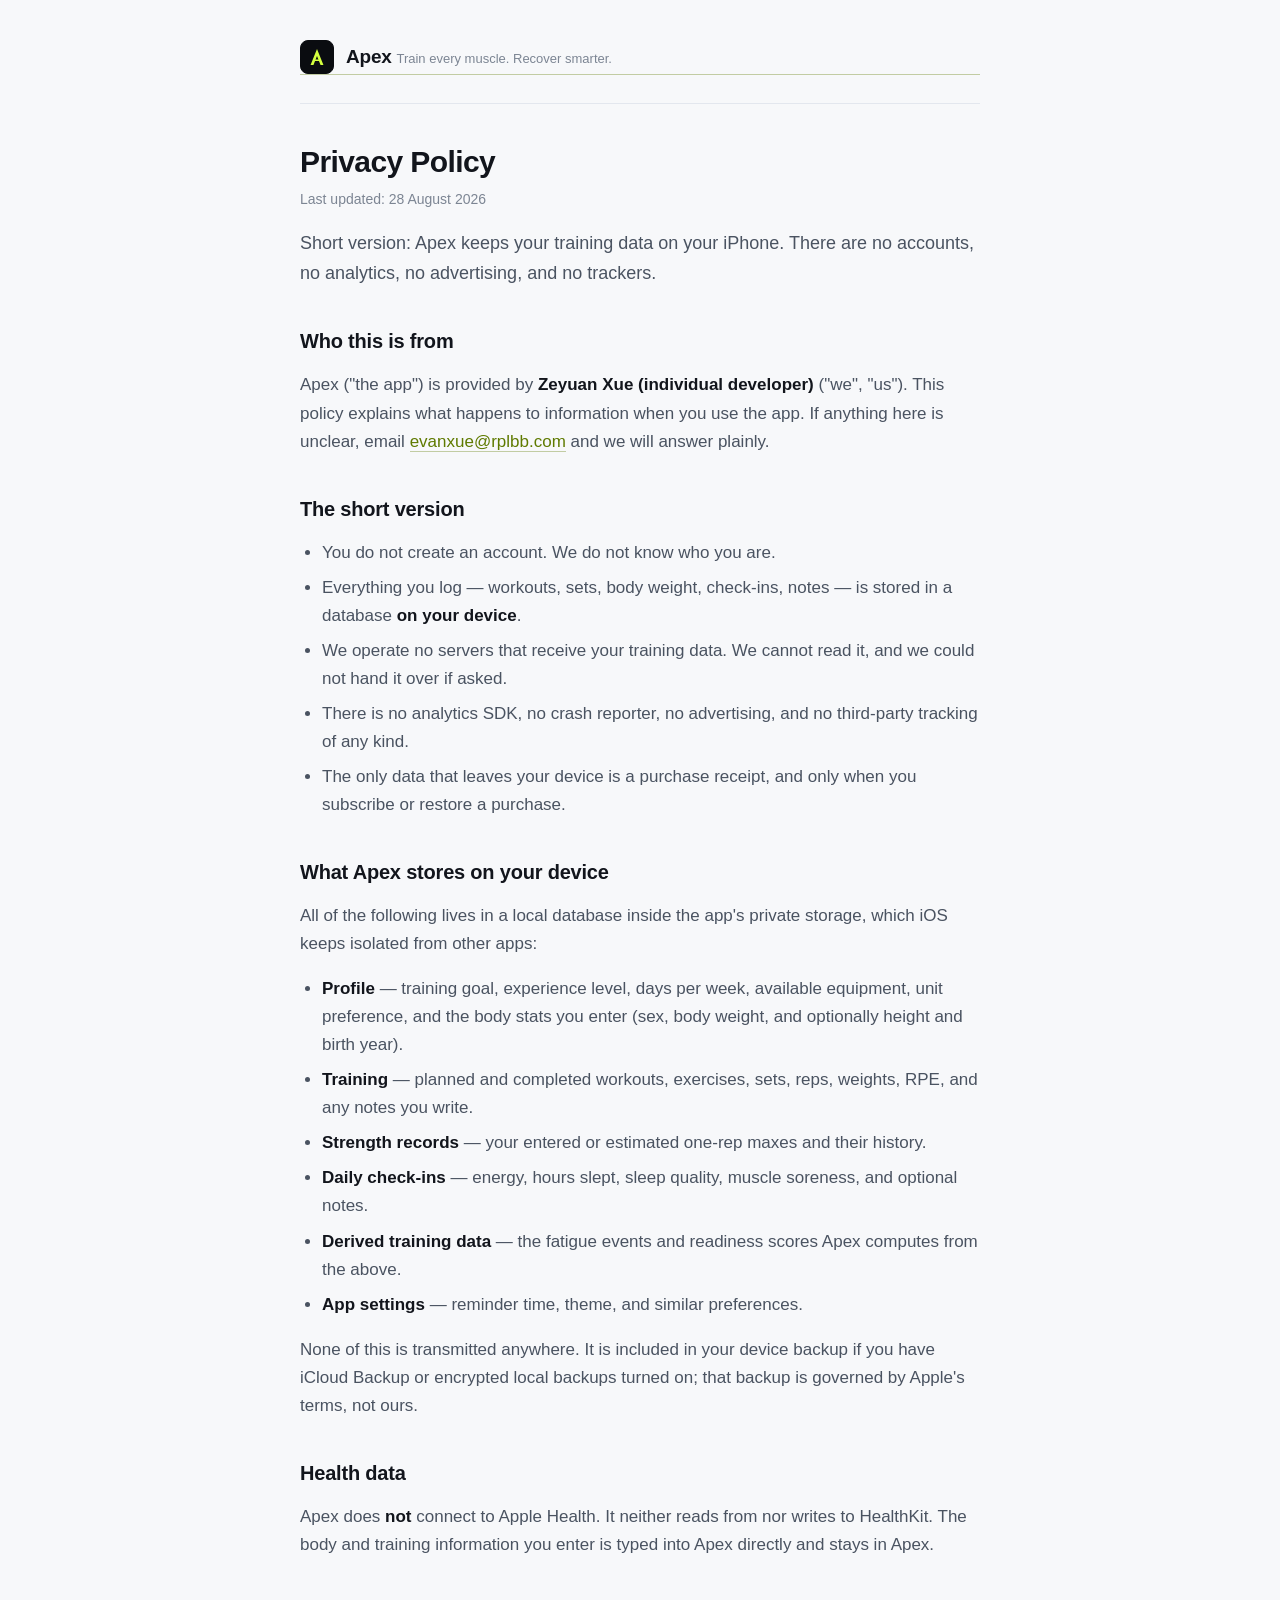
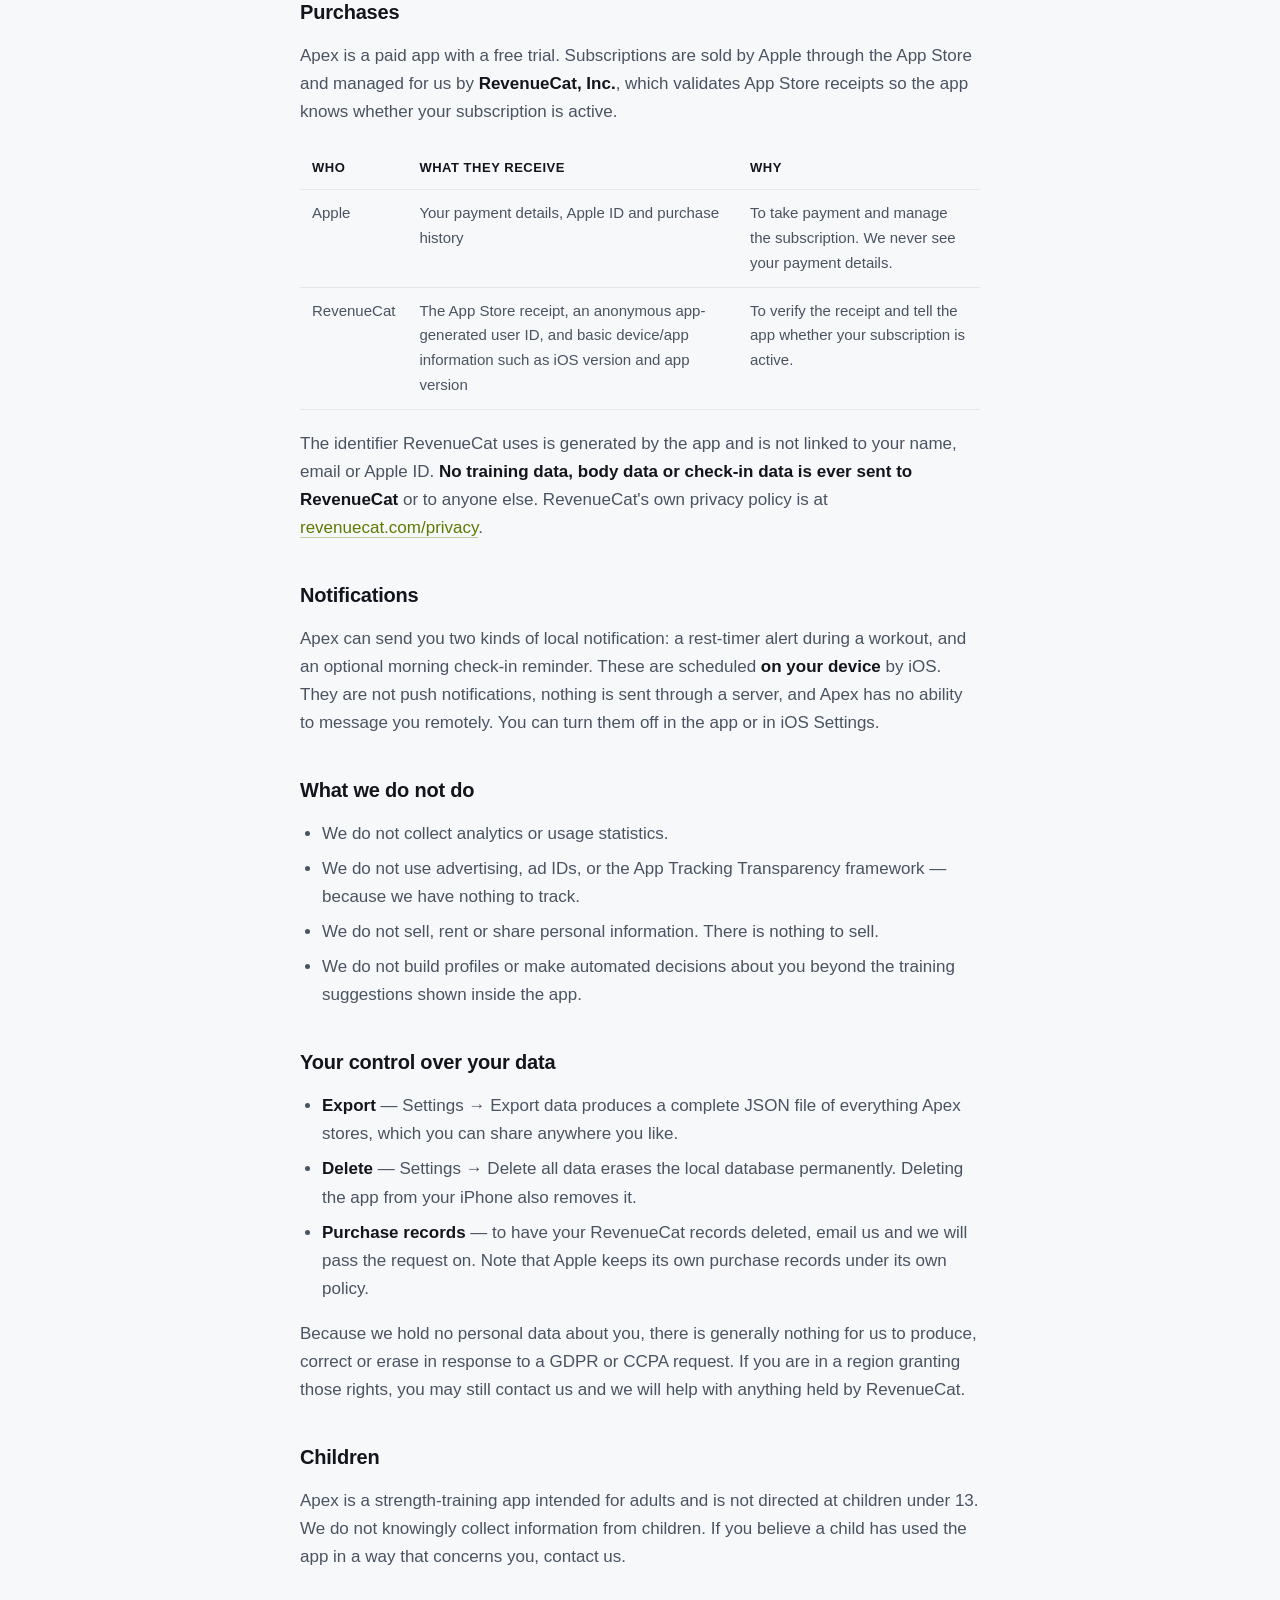
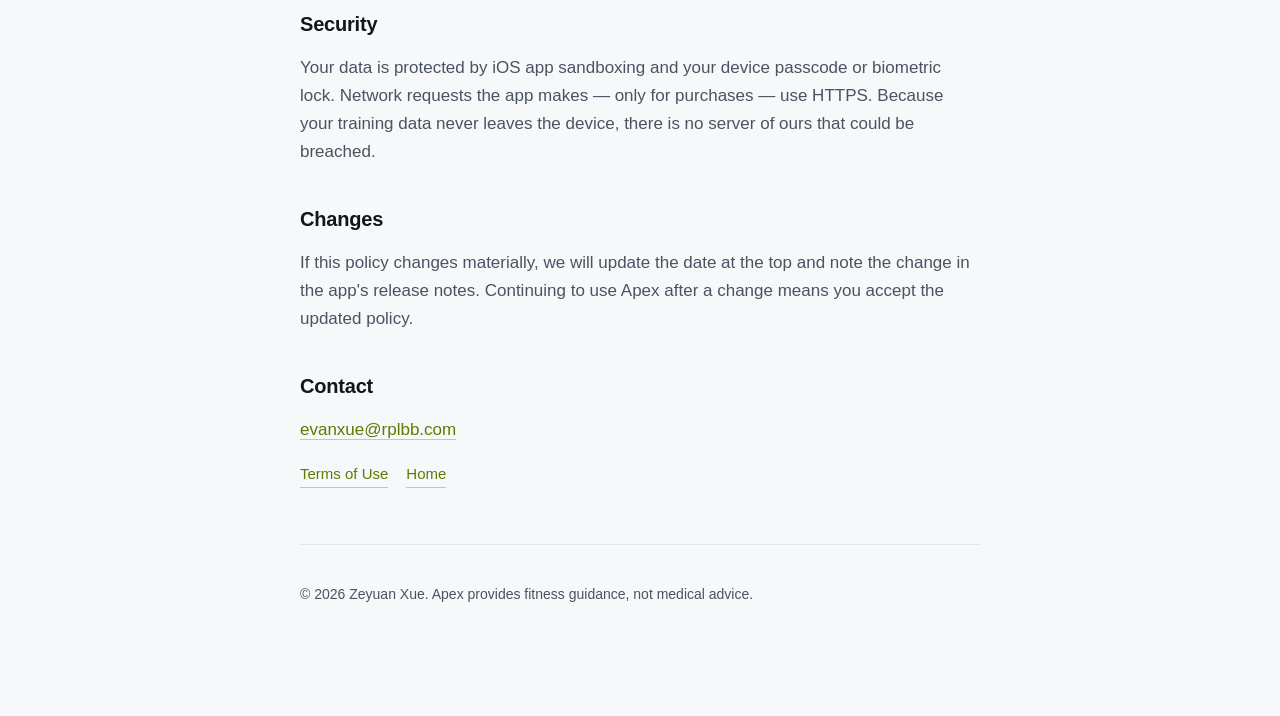
==== privacy.html @ 52b67327 "Add files via upload" ====
<!doctype html>
<html lang="en">
<head>
<meta charset="utf-8">
<meta name="viewport" content="width=device-width, initial-scale=1">
<title>Privacy Policy · Apex</title>
<meta name="description" content="Apex privacy policy. Your training data stays on your iPhone. No accounts, no tracking, no advertising.">
<link rel="stylesheet" href="style.css">
</head>
<body>
<div class="wrap">

<header>
  <a class="brand" href="index.html">
    <span class="mark" aria-hidden="true">
      <svg viewBox="0 0 1024 1024" fill="#D4FF3F"><path d="M512 140 L812 884 L676 884 L512 470 L348 884 L212 884 Z"/><rect x="412" y="634" width="200" height="66" rx="6"/></svg>
    </span>
    <span>
      <span class="brand-name">Apex</span>
      <span class="brand-tag">Train every muscle. Recover smarter.</span>
    </span>
  </a>
</header>

<h1>Privacy Policy</h1>
<p class="updated">Last updated: 28 August 2026</p>
<p class="lede">Short version: Apex keeps your training data on your iPhone. There are no accounts, no analytics, no advertising, and no trackers.</p>


<h2>Who this is from</h2>
<p>Apex ("the app") is provided by <strong>Zeyuan Xue (individual developer)</strong> ("we", "us"). This policy explains what happens to information when you use the app. If anything here is unclear, email <a href="mailto:evanxue@rplbb.com">evanxue@rplbb.com</a> and we will answer plainly.</p>

<h2>The short version</h2>
<ul>
  <li>You do not create an account. We do not know who you are.</li>
  <li>Everything you log — workouts, sets, body weight, check-ins, notes — is stored in a database <strong>on your device</strong>.</li>
  <li>We operate no servers that receive your training data. We cannot read it, and we could not hand it over if asked.</li>
  <li>There is no analytics SDK, no crash reporter, no advertising, and no third-party tracking of any kind.</li>
  <li>The only data that leaves your device is a purchase receipt, and only when you subscribe or restore a purchase.</li>
</ul>

<h2>What Apex stores on your device</h2>
<p>All of the following lives in a local database inside the app's private storage, which iOS keeps isolated from other apps:</p>
<ul>
  <li><strong>Profile</strong> — training goal, experience level, days per week, available equipment, unit preference, and the body stats you enter (sex, body weight, and optionally height and birth year).</li>
  <li><strong>Training</strong> — planned and completed workouts, exercises, sets, reps, weights, RPE, and any notes you write.</li>
  <li><strong>Strength records</strong> — your entered or estimated one-rep maxes and their history.</li>
  <li><strong>Daily check-ins</strong> — energy, hours slept, sleep quality, muscle soreness, and optional notes.</li>
  <li><strong>Derived training data</strong> — the fatigue events and readiness scores Apex computes from the above.</li>
  <li><strong>App settings</strong> — reminder time, theme, and similar preferences.</li>
</ul>
<p>None of this is transmitted anywhere. It is included in your device backup if you have iCloud Backup or encrypted local backups turned on; that backup is governed by Apple's terms, not ours.</p>

<h2>Health data</h2>
<p>Apex does <strong>not</strong> connect to Apple Health. It neither reads from nor writes to HealthKit. The body and training information you enter is typed into Apex directly and stays in Apex.</p>

<h2>Purchases</h2>
<p>Apex is a paid app with a free trial. Subscriptions are sold by Apple through the App Store and managed for us by <strong>RevenueCat, Inc.</strong>, which validates App Store receipts so the app knows whether your subscription is active.</p>
<table>
  <tr><th>Who</th><th>What they receive</th><th>Why</th></tr>
  <tr><td>Apple</td><td>Your payment details, Apple ID and purchase history</td><td>To take payment and manage the subscription. We never see your payment details.</td></tr>
  <tr><td>RevenueCat</td><td>The App Store receipt, an anonymous app-generated user ID, and basic device/app information such as iOS version and app version</td><td>To verify the receipt and tell the app whether your subscription is active.</td></tr>
</table>
<p>The identifier RevenueCat uses is generated by the app and is not linked to your name, email or Apple ID. <strong>No training data, body data or check-in data is ever sent to RevenueCat</strong> or to anyone else. RevenueCat's own privacy policy is at <a href="https://www.revenuecat.com/privacy" rel="noopener">revenuecat.com/privacy</a>.</p>

<h2>Notifications</h2>
<p>Apex can send you two kinds of local notification: a rest-timer alert during a workout, and an optional morning check-in reminder. These are scheduled <strong>on your device</strong> by iOS. They are not push notifications, nothing is sent through a server, and Apex has no ability to message you remotely. You can turn them off in the app or in iOS Settings.</p>

<h2>What we do not do</h2>
<ul>
  <li>We do not collect analytics or usage statistics.</li>
  <li>We do not use advertising, ad IDs, or the App Tracking Transparency framework — because we have nothing to track.</li>
  <li>We do not sell, rent or share personal information. There is nothing to sell.</li>
  <li>We do not build profiles or make automated decisions about you beyond the training suggestions shown inside the app.</li>
</ul>

<h2>Your control over your data</h2>
<ul>
  <li><strong>Export</strong> — Settings → Export data produces a complete JSON file of everything Apex stores, which you can share anywhere you like.</li>
  <li><strong>Delete</strong> — Settings → Delete all data erases the local database permanently. Deleting the app from your iPhone also removes it.</li>
  <li><strong>Purchase records</strong> — to have your RevenueCat records deleted, email us and we will pass the request on. Note that Apple keeps its own purchase records under its own policy.</li>
</ul>
<p>Because we hold no personal data about you, there is generally nothing for us to produce, correct or erase in response to a GDPR or CCPA request. If you are in a region granting those rights, you may still contact us and we will help with anything held by RevenueCat.</p>

<h2>Children</h2>
<p>Apex is a strength-training app intended for adults and is not directed at children under 13. We do not knowingly collect information from children. If you believe a child has used the app in a way that concerns you, contact us.</p>

<h2>Security</h2>
<p>Your data is protected by iOS app sandboxing and your device passcode or biometric lock. Network requests the app makes — only for purchases — use HTTPS. Because your training data never leaves the device, there is no server of ours that could be breached.</p>

<h2>Changes</h2>
<p>If this policy changes materially, we will update the date at the top and note the change in the app's release notes. Continuing to use Apex after a change means you accept the updated policy.</p>

<h2>Contact</h2>
<p><a href="mailto:evanxue@rplbb.com">evanxue@rplbb.com</a></p>

<nav class="pages">
  <a href="terms.html">Terms of Use</a>
  <a href="index.html">Home</a>
</nav>

<footer>
  <p>© 2026 Zeyuan Xue. Apex provides fitness guidance, not medical advice.</p>
</footer>

</div>
</body>
</html>
---- style.css ----
:root {
  --bg: #0a0c10;
  --surface: #12151c;
  --border: #252b37;
  --text: #f2f5f9;
  --muted: #9aa3b2;
  --dim: #5c6572;
  --accent: #d4ff3f;
  --on-accent: #0a0c10;
}

* { box-sizing: border-box; }

html { -webkit-text-size-adjust: 100%; }

body {
  margin: 0;
  background: var(--bg);
  color: var(--text);
  font-family: -apple-system, BlinkMacSystemFont, "Segoe UI", Roboto, Helvetica, Arial, sans-serif;
  font-size: 17px;
  line-height: 1.65;
  -webkit-font-smoothing: antialiased;
}

.wrap { max-width: 720px; margin: 0 auto; padding: 0 20px 96px; }

header {
  padding: 40px 0 28px;
  border-bottom: 1px solid var(--border);
  margin-bottom: 40px;
}

.brand { display: flex; align-items: center; gap: 12px; text-decoration: none; color: inherit; }

.mark {
  width: 34px;
  height: 34px;
  border-radius: 8px;
  background: var(--bg);
  border: 1px solid var(--border);
  display: grid;
  place-items: center;
  flex: 0 0 auto;
}

.mark svg { width: 22px; height: 22px; display: block; }

.brand-name { font-weight: 700; letter-spacing: -0.01em; font-size: 19px; }
.brand-tag { color: var(--dim); font-size: 13px; margin-top: 1px; }

h1 { font-size: 30px; line-height: 1.2; letter-spacing: -0.02em; margin: 32px 0 8px; }
h2 { font-size: 20px; line-height: 1.3; margin: 40px 0 10px; letter-spacing: -0.01em; }
h3 { font-size: 17px; margin: 26px 0 6px; }

.updated { color: var(--dim); font-size: 14px; margin: 0 0 8px; }

.lede { color: var(--muted); font-size: 18px; margin-bottom: 8px; }

p, li { color: var(--muted); }
strong { color: var(--text); font-weight: 600; }
ul { padding-left: 22px; }
li { margin: 7px 0; }

a { color: var(--accent); text-decoration: none; border-bottom: 1px solid rgba(212, 255, 63, 0.35); }
a:hover { border-bottom-color: var(--accent); }

.callout {
  background: var(--surface);
  border: 1px solid var(--border);
  border-radius: 14px;
  padding: 18px 20px;
  margin: 26px 0;
}
.callout p:last-child { margin-bottom: 0; }
.callout p:first-child { margin-top: 0; }

.callout--warn { border-color: #4a3a12; }

table { width: 100%; border-collapse: collapse; margin: 20px 0; font-size: 15px; }
th, td { text-align: left; padding: 11px 12px; border-bottom: 1px solid var(--border); vertical-align: top; }
th { color: var(--text); font-weight: 600; font-size: 13px; text-transform: uppercase; letter-spacing: 0.04em; }
td { color: var(--muted); }

nav.pages { display: flex; gap: 18px; margin-top: 18px; font-size: 15px; }

footer {
  border-top: 1px solid var(--border);
  margin-top: 56px;
  padding-top: 24px;
  color: var(--dim);
  font-size: 14px;
}
footer a { color: var(--muted); border-bottom-color: var(--border); }


@media (prefers-color-scheme: light) {
  :root {
    --bg: #f7f8fa;
    --surface: #ffffff;
    --border: #e3e7ee;
    --text: #12151c;
    --muted: #4a5361;
    --dim: #7c8593;
  }
  a { color: #5f7a00; border-bottom-color: rgba(95, 122, 0, 0.35); }
  .mark { background: #0a0c10; border-color: #0a0c10; }
}
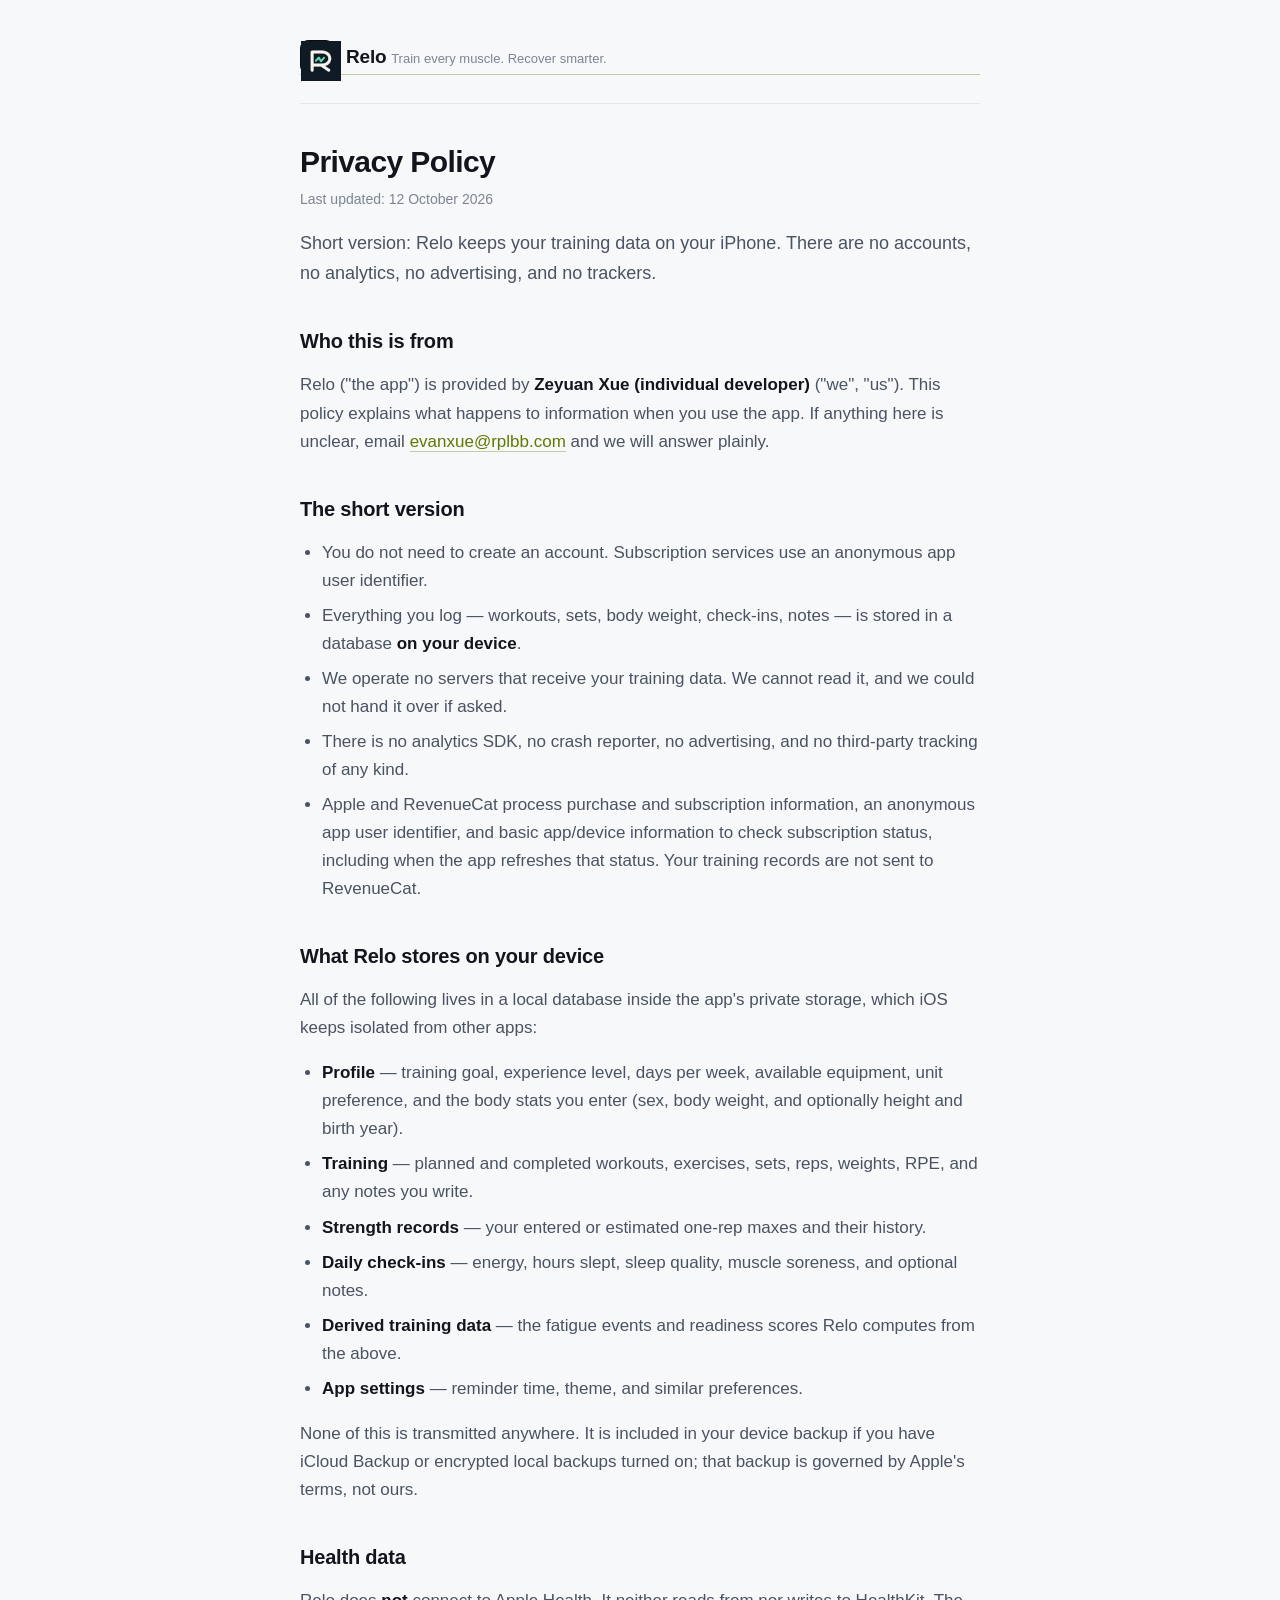
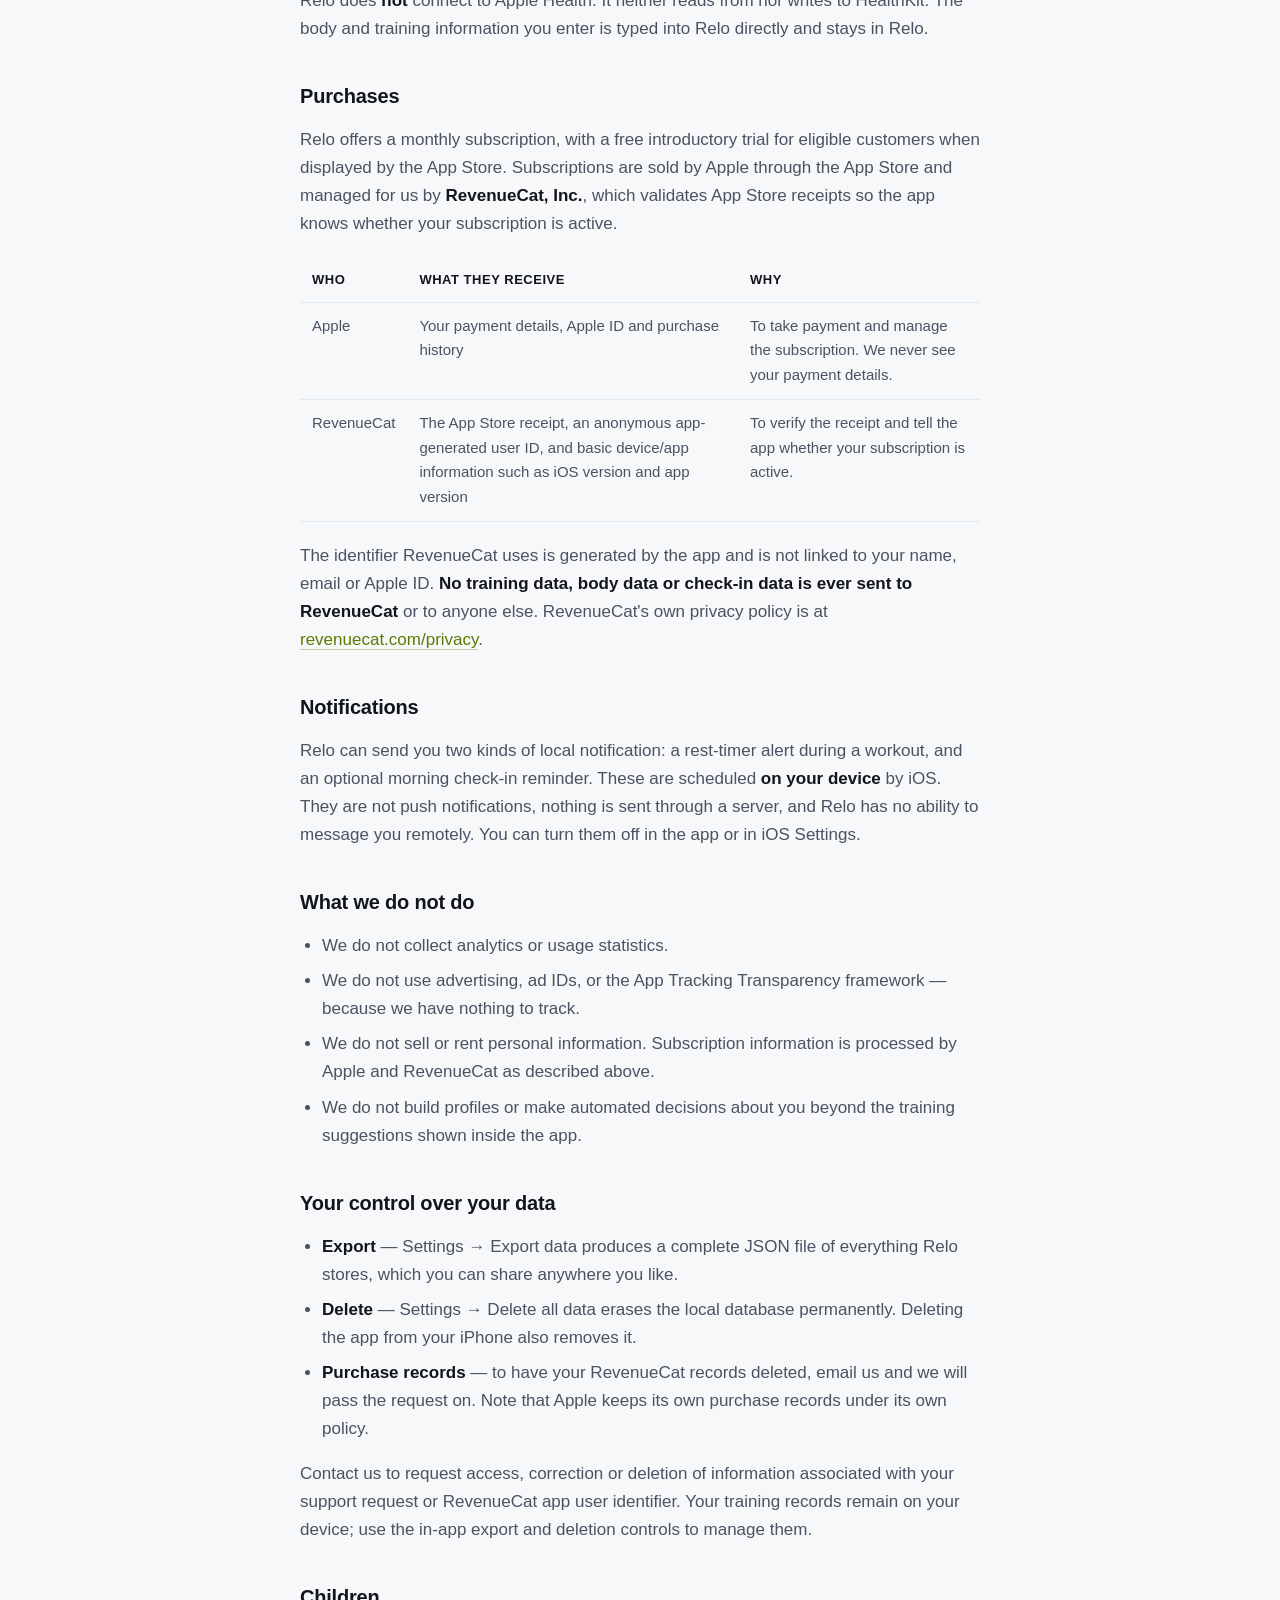
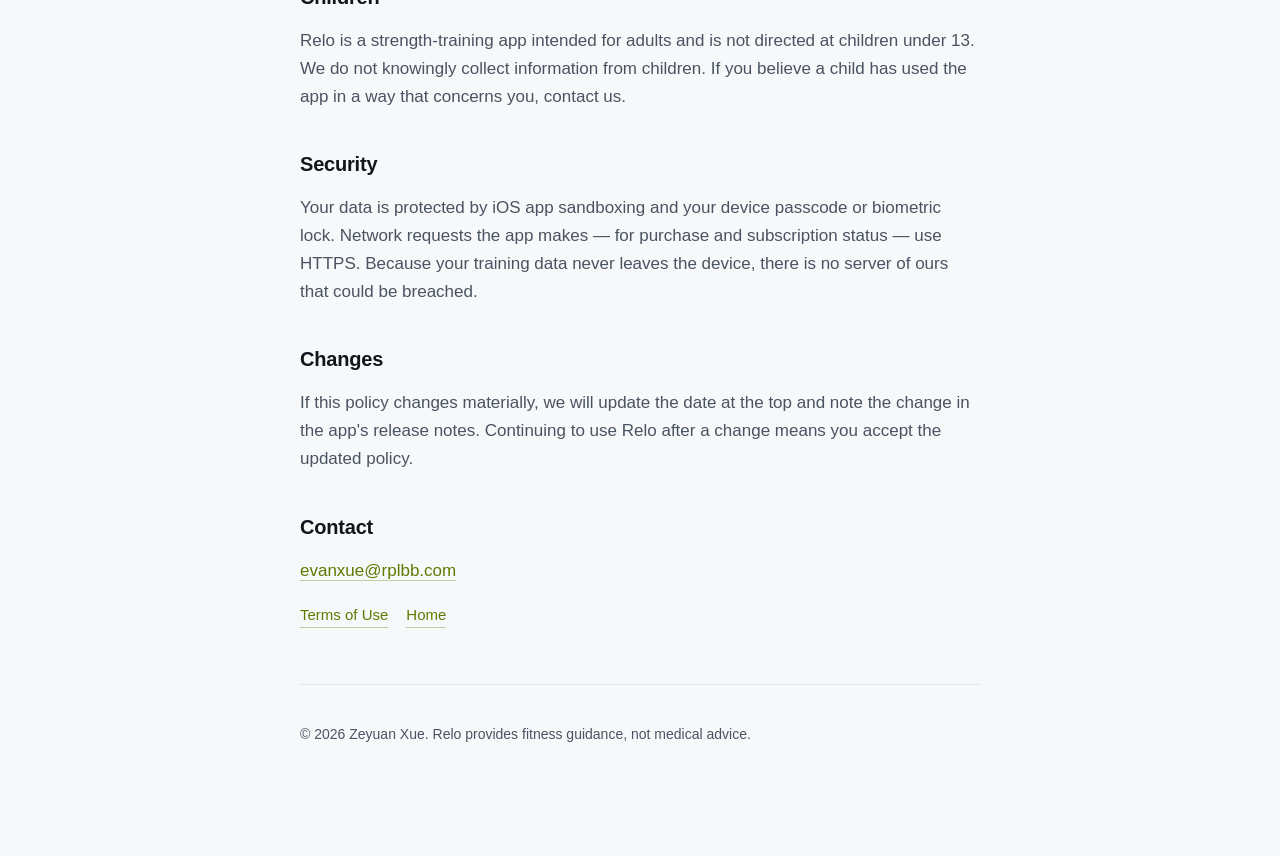
==== commit eaa1c86b: "Update public Relo branding and monthly subscription disclosures" ====
--- a/privacy.html
+++ b/privacy.html
@@ -3,8 +3,8 @@
 <head>
 <meta charset="utf-8">
 <meta name="viewport" content="width=device-width, initial-scale=1">
-<title>Privacy Policy · Apex</title>
-<meta name="description" content="Apex privacy policy. Your training data stays on your iPhone. No accounts, no tracking, no advertising.">
+<title>Privacy Policy · Relo</title>
+<meta name="description" content="Relo privacy policy. Your training data stays on your iPhone. No accounts, no tracking, no advertising.">
 <link rel="stylesheet" href="style.css">
 </head>
 <body>
@@ -13,49 +13,49 @@
 <header>
   <a class="brand" href="index.html">
     <span class="mark" aria-hidden="true">
-      <svg viewBox="0 0 1024 1024" fill="#D4FF3F"><path d="M512 140 L812 884 L676 884 L512 470 L348 884 L212 884 Z"/><rect x="412" y="634" width="200" height="66" rx="6"/></svg>
+      <img src="icon.png" alt="" width="40" height="40">
     </span>
     <span>
-      <span class="brand-name">Apex</span>
+      <span class="brand-name">Relo</span>
       <span class="brand-tag">Train every muscle. Recover smarter.</span>
     </span>
   </a>
 </header>
 
 <h1>Privacy Policy</h1>
-<p class="updated">Last updated: 28 August 2026</p>
-<p class="lede">Short version: Apex keeps your training data on your iPhone. There are no accounts, no analytics, no advertising, and no trackers.</p>
+<p class="updated">Last updated: 12 October 2026</p>
+<p class="lede">Short version: Relo keeps your training data on your iPhone. There are no accounts, no analytics, no advertising, and no trackers.</p>
 
 
 <h2>Who this is from</h2>
-<p>Apex ("the app") is provided by <strong>Zeyuan Xue (individual developer)</strong> ("we", "us"). This policy explains what happens to information when you use the app. If anything here is unclear, email <a href="mailto:evanxue@rplbb.com">evanxue@rplbb.com</a> and we will answer plainly.</p>
+<p>Relo ("the app") is provided by <strong>Zeyuan Xue (individual developer)</strong> ("we", "us"). This policy explains what happens to information when you use the app. If anything here is unclear, email <a href="mailto:evanxue@rplbb.com">evanxue@rplbb.com</a> and we will answer plainly.</p>
 
 <h2>The short version</h2>
 <ul>
-  <li>You do not create an account. We do not know who you are.</li>
+  <li>You do not need to create an account. Subscription services use an anonymous app user identifier.</li>
   <li>Everything you log — workouts, sets, body weight, check-ins, notes — is stored in a database <strong>on your device</strong>.</li>
   <li>We operate no servers that receive your training data. We cannot read it, and we could not hand it over if asked.</li>
   <li>There is no analytics SDK, no crash reporter, no advertising, and no third-party tracking of any kind.</li>
-  <li>The only data that leaves your device is a purchase receipt, and only when you subscribe or restore a purchase.</li>
+  <li>Apple and RevenueCat process purchase and subscription information, an anonymous app user identifier, and basic app/device information to check subscription status, including when the app refreshes that status. Your training records are not sent to RevenueCat.</li>
 </ul>
 
-<h2>What Apex stores on your device</h2>
+<h2>What Relo stores on your device</h2>
 <p>All of the following lives in a local database inside the app's private storage, which iOS keeps isolated from other apps:</p>
 <ul>
   <li><strong>Profile</strong> — training goal, experience level, days per week, available equipment, unit preference, and the body stats you enter (sex, body weight, and optionally height and birth year).</li>
   <li><strong>Training</strong> — planned and completed workouts, exercises, sets, reps, weights, RPE, and any notes you write.</li>
   <li><strong>Strength records</strong> — your entered or estimated one-rep maxes and their history.</li>
   <li><strong>Daily check-ins</strong> — energy, hours slept, sleep quality, muscle soreness, and optional notes.</li>
-  <li><strong>Derived training data</strong> — the fatigue events and readiness scores Apex computes from the above.</li>
+  <li><strong>Derived training data</strong> — the fatigue events and readiness scores Relo computes from the above.</li>
   <li><strong>App settings</strong> — reminder time, theme, and similar preferences.</li>
 </ul>
 <p>None of this is transmitted anywhere. It is included in your device backup if you have iCloud Backup or encrypted local backups turned on; that backup is governed by Apple's terms, not ours.</p>
 
 <h2>Health data</h2>
-<p>Apex does <strong>not</strong> connect to Apple Health. It neither reads from nor writes to HealthKit. The body and training information you enter is typed into Apex directly and stays in Apex.</p>
+<p>Relo does <strong>not</strong> connect to Apple Health. It neither reads from nor writes to HealthKit. The body and training information you enter is typed into Relo directly and stays in Relo.</p>
 
 <h2>Purchases</h2>
-<p>Apex is a paid app with a free trial. Subscriptions are sold by Apple through the App Store and managed for us by <strong>RevenueCat, Inc.</strong>, which validates App Store receipts so the app knows whether your subscription is active.</p>
+<p>Relo offers a monthly subscription, with a free introductory trial for eligible customers when displayed by the App Store. Subscriptions are sold by Apple through the App Store and managed for us by <strong>RevenueCat, Inc.</strong>, which validates App Store receipts so the app knows whether your subscription is active.</p>
 <table>
   <tr><th>Who</th><th>What they receive</th><th>Why</th></tr>
   <tr><td>Apple</td><td>Your payment details, Apple ID and purchase history</td><td>To take payment and manage the subscription. We never see your payment details.</td></tr>
@@ -64,32 +64,32 @@
 <p>The identifier RevenueCat uses is generated by the app and is not linked to your name, email or Apple ID. <strong>No training data, body data or check-in data is ever sent to RevenueCat</strong> or to anyone else. RevenueCat's own privacy policy is at <a href="https://www.revenuecat.com/privacy" rel="noopener">revenuecat.com/privacy</a>.</p>
 
 <h2>Notifications</h2>
-<p>Apex can send you two kinds of local notification: a rest-timer alert during a workout, and an optional morning check-in reminder. These are scheduled <strong>on your device</strong> by iOS. They are not push notifications, nothing is sent through a server, and Apex has no ability to message you remotely. You can turn them off in the app or in iOS Settings.</p>
+<p>Relo can send you two kinds of local notification: a rest-timer alert during a workout, and an optional morning check-in reminder. These are scheduled <strong>on your device</strong> by iOS. They are not push notifications, nothing is sent through a server, and Relo has no ability to message you remotely. You can turn them off in the app or in iOS Settings.</p>
 
 <h2>What we do not do</h2>
 <ul>
   <li>We do not collect analytics or usage statistics.</li>
   <li>We do not use advertising, ad IDs, or the App Tracking Transparency framework — because we have nothing to track.</li>
-  <li>We do not sell, rent or share personal information. There is nothing to sell.</li>
+  <li>We do not sell or rent personal information. Subscription information is processed by Apple and RevenueCat as described above.</li>
   <li>We do not build profiles or make automated decisions about you beyond the training suggestions shown inside the app.</li>
 </ul>
 
 <h2>Your control over your data</h2>
 <ul>
-  <li><strong>Export</strong> — Settings → Export data produces a complete JSON file of everything Apex stores, which you can share anywhere you like.</li>
+  <li><strong>Export</strong> — Settings → Export data produces a complete JSON file of everything Relo stores, which you can share anywhere you like.</li>
   <li><strong>Delete</strong> — Settings → Delete all data erases the local database permanently. Deleting the app from your iPhone also removes it.</li>
   <li><strong>Purchase records</strong> — to have your RevenueCat records deleted, email us and we will pass the request on. Note that Apple keeps its own purchase records under its own policy.</li>
 </ul>
-<p>Because we hold no personal data about you, there is generally nothing for us to produce, correct or erase in response to a GDPR or CCPA request. If you are in a region granting those rights, you may still contact us and we will help with anything held by RevenueCat.</p>
+<p>Contact us to request access, correction or deletion of information associated with your support request or RevenueCat app user identifier. Your training records remain on your device; use the in-app export and deletion controls to manage them.</p>
 
 <h2>Children</h2>
-<p>Apex is a strength-training app intended for adults and is not directed at children under 13. We do not knowingly collect information from children. If you believe a child has used the app in a way that concerns you, contact us.</p>
+<p>Relo is a strength-training app intended for adults and is not directed at children under 13. We do not knowingly collect information from children. If you believe a child has used the app in a way that concerns you, contact us.</p>
 
 <h2>Security</h2>
-<p>Your data is protected by iOS app sandboxing and your device passcode or biometric lock. Network requests the app makes — only for purchases — use HTTPS. Because your training data never leaves the device, there is no server of ours that could be breached.</p>
+<p>Your data is protected by iOS app sandboxing and your device passcode or biometric lock. Network requests the app makes — for purchase and subscription status — use HTTPS. Because your training data never leaves the device, there is no server of ours that could be breached.</p>
 
 <h2>Changes</h2>
-<p>If this policy changes materially, we will update the date at the top and note the change in the app's release notes. Continuing to use Apex after a change means you accept the updated policy.</p>
+<p>If this policy changes materially, we will update the date at the top and note the change in the app's release notes. Continuing to use Relo after a change means you accept the updated policy.</p>
 
 <h2>Contact</h2>
 <p><a href="mailto:evanxue@rplbb.com">evanxue@rplbb.com</a></p>
@@ -100,7 +100,7 @@
 </nav>
 
 <footer>
-  <p>© 2026 Zeyuan Xue. Apex provides fitness guidance, not medical advice.</p>
+  <p>© 2026 Zeyuan Xue. Relo provides fitness guidance, not medical advice.</p>
 </footer>
 
 </div>
